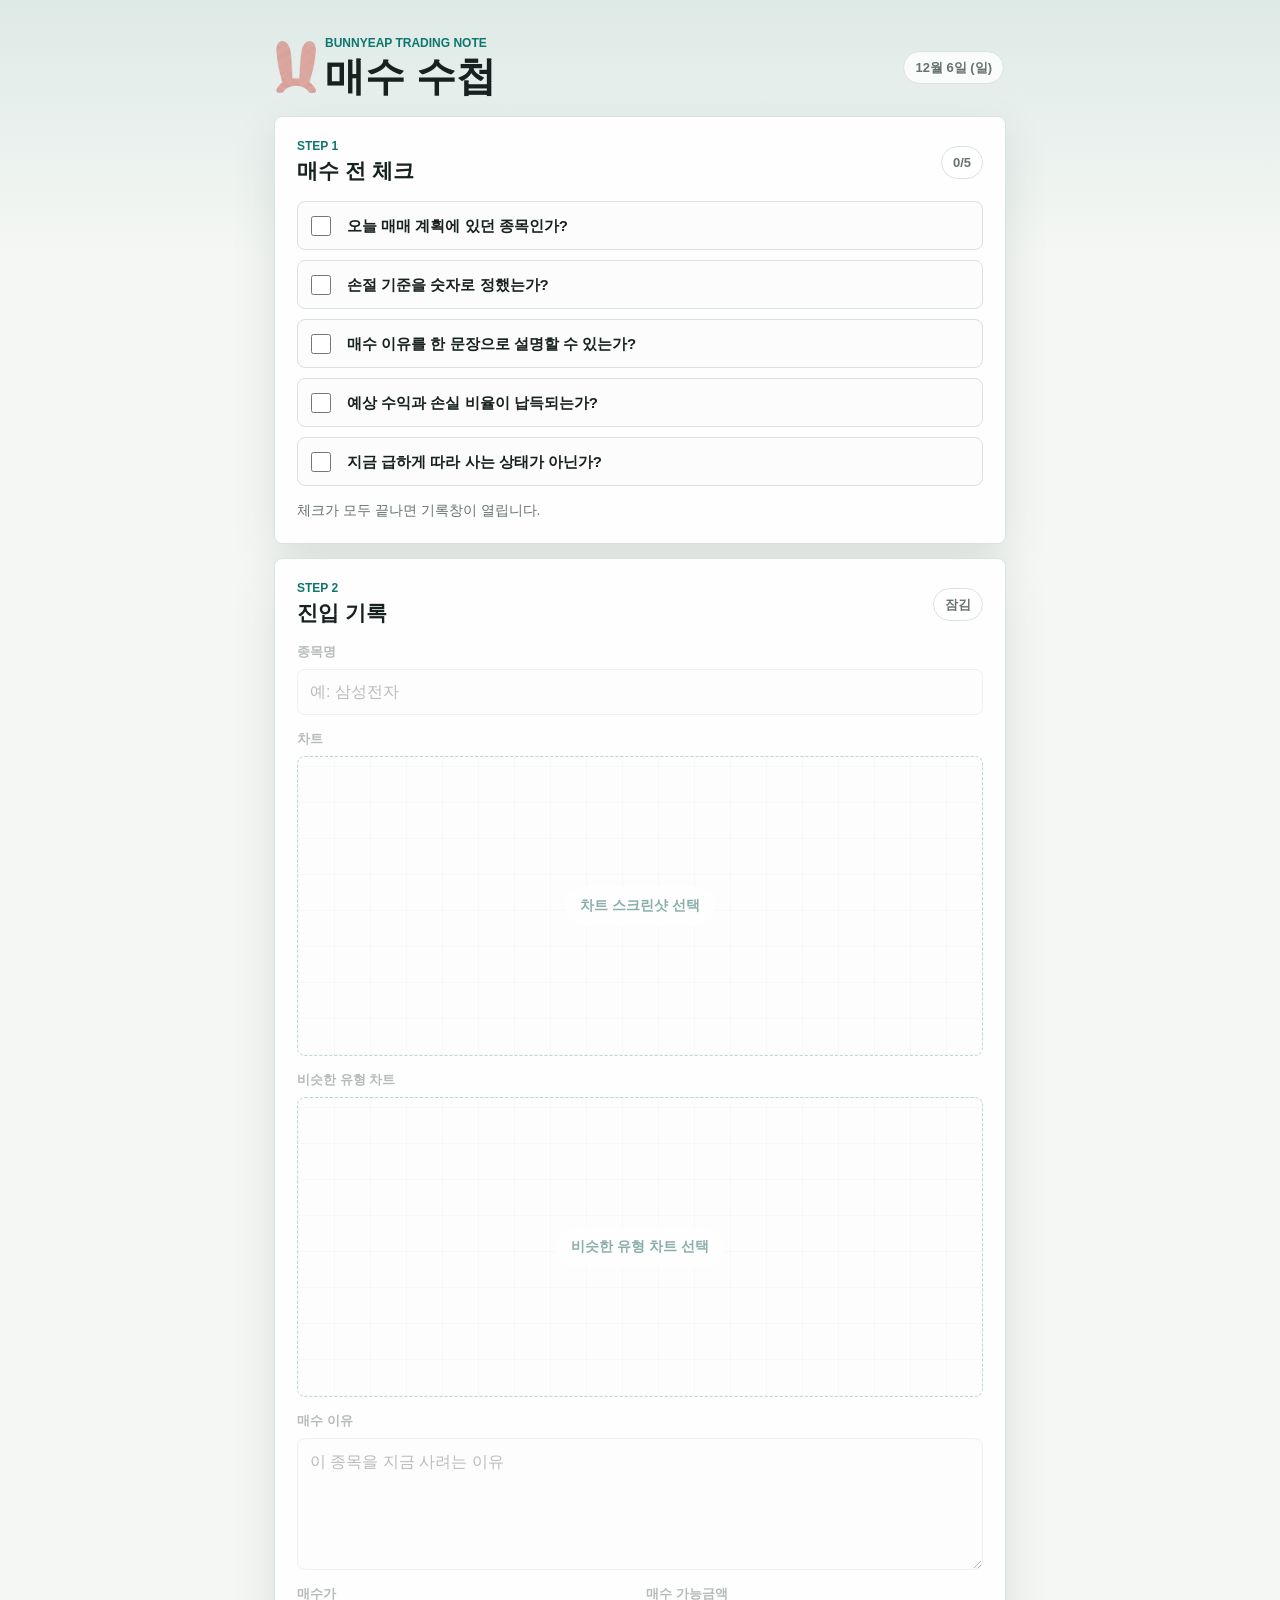
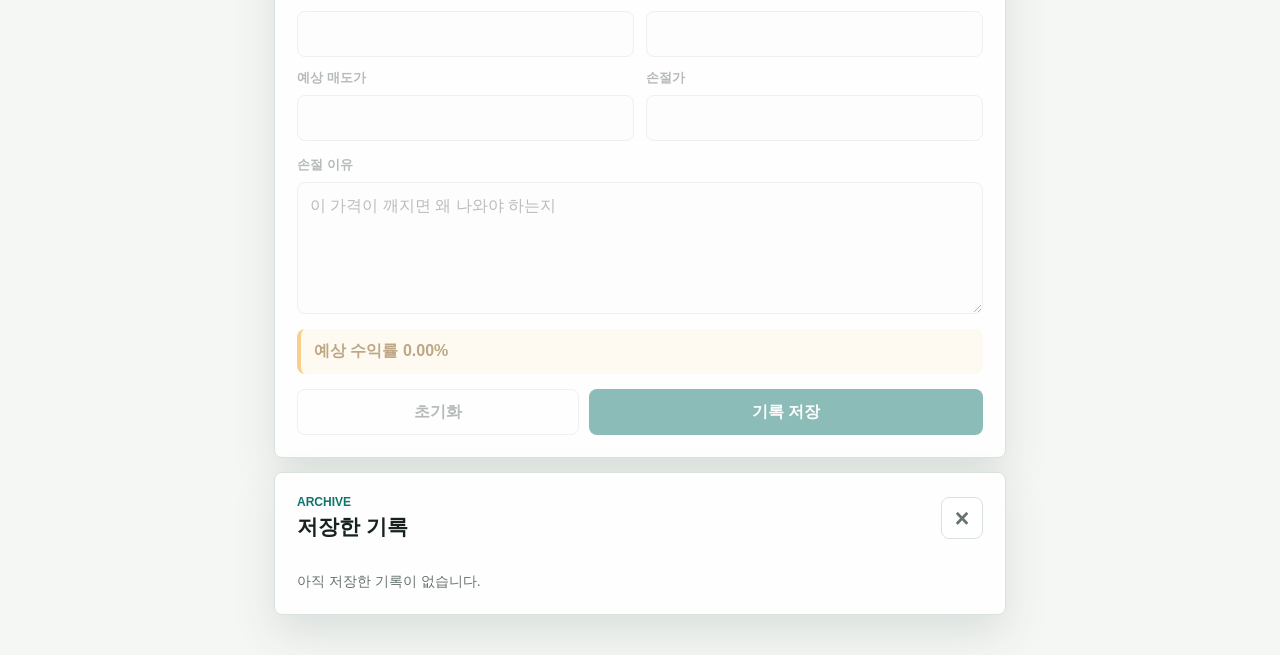
==== index.html @ 21ca47e4 "Add Bunnyeap trading note PWA" ====
<!doctype html>
<html lang="ko">
  <head>
    <meta charset="utf-8" />
    <meta name="viewport" content="width=device-width, initial-scale=1" />
    <meta name="theme-color" content="#0f766e" />
    <meta name="apple-mobile-web-app-capable" content="yes" />
    <meta name="apple-mobile-web-app-title" content="매수 수첩" />
    <title>매수 수첩</title>
    <link rel="manifest" href="manifest.json" />
    <link rel="icon" href="assets/bunnyeap-symbol-192.png" type="image/png" />
    <link rel="apple-touch-icon" href="assets/bunnyeap-symbol-192.png" />
    <link rel="stylesheet" href="styles.css?v=7" />
  </head>
  <body>
    <div class="app-shell">
      <header class="topbar">
        <div class="brand-lockup">
          <img src="assets/bunnyeap-symbol-tight.png" alt="Bunnyeap" class="brand-logo" />
          <div>
            <p class="eyebrow">Bunnyeap Trading Note</p>
            <h1>매수 수첩</h1>
          </div>
        </div>
        <time id="todayLabel" class="date-pill"></time>
      </header>

      <main>
        <section class="section checklist-section" aria-labelledby="checklistTitle">
          <div class="section-heading">
            <div>
              <p class="eyebrow">Step 1</p>
              <h2 id="checklistTitle">매수 전 체크</h2>
            </div>
            <span id="checkProgress" class="progress-badge">0/5</span>
          </div>
          <div id="checklist" class="checklist" aria-describedby="gateMessage"></div>
          <p id="gateMessage" class="gate-message">체크가 모두 끝나면 기록창이 열립니다.</p>
        </section>

        <section class="section trade-section" aria-labelledby="tradeTitle">
          <div class="section-heading">
            <div>
              <p class="eyebrow">Step 2</p>
              <h2 id="tradeTitle">진입 기록</h2>
            </div>
            <span id="lockState" class="status-pill">잠김</span>
          </div>

          <form id="tradeForm" autocomplete="off">
            <fieldset id="tradeFields" disabled>
              <label class="field">
                <span>종목명</span>
                <input id="symbolInput" name="symbol" type="text" placeholder="예: 삼성전자" required />
              </label>

              <div class="field">
                <span>차트</span>
                <label class="chart-drop" for="chartInput">
                  <input id="chartInput" name="chart" type="file" accept="image/*" />
                  <span class="chart-empty">차트 스크린샷 선택</span>
                  <img id="chartPreview" alt="선택한 차트 미리보기" hidden />
                </label>
              </div>

              <div class="field">
                <span>비슷한 유형 차트</span>
                <label class="chart-drop" for="similarChartInput">
                  <input id="similarChartInput" name="similarChart" type="file" accept="image/*" />
                  <span class="chart-empty similar-chart-empty">비슷한 유형 차트 선택</span>
                  <img id="similarChartPreview" alt="선택한 비슷한 유형 차트 미리보기" hidden />
                </label>
              </div>

              <label class="field">
                <span>매수 이유</span>
                <textarea
                  id="reasonInput"
                  name="reason"
                  rows="5"
                  placeholder="이 종목을 지금 사려는 이유"
                  required
                ></textarea>
              </label>

              <div class="price-grid">
                <label class="field">
                  <span>매수가</span>
                  <input id="buyPriceInput" name="buyPrice" type="number" min="0" step="0.01" inputmode="decimal" required />
                </label>
                <label class="field">
                  <span>매수 가능금액</span>
                  <input id="buyAmountInput" name="buyAmount" type="number" min="0" step="1000" inputmode="numeric" required />
                </label>
                <label class="field">
                  <span>예상 매도가</span>
                  <input id="targetPriceInput" name="targetPrice" type="number" min="0" step="0.01" inputmode="decimal" required />
                </label>
                <label class="field">
                  <span>손절가</span>
                  <input id="stopPriceInput" name="stopPrice" type="number" min="0" step="0.01" inputmode="decimal" required />
                </label>
              </div>

              <label class="field">
                <span>손절 이유</span>
                <textarea
                  id="stopReasonInput"
                  name="stopReason"
                  rows="4"
                  placeholder="이 가격이 깨지면 왜 나와야 하는지"
                  required
                ></textarea>
              </label>

              <output id="returnPreview" class="return-preview">예상 수익률 0.00%</output>

              <div class="action-row">
                <button class="button secondary" type="button" id="resetButton">초기화</button>
                <button class="button primary" type="submit">기록 저장</button>
              </div>
            </fieldset>
          </form>
        </section>

        <section class="section notes-section" aria-labelledby="notesTitle">
          <div class="section-heading">
            <div>
              <p class="eyebrow">Archive</p>
              <h2 id="notesTitle">저장한 기록</h2>
            </div>
            <button id="clearRecordsButton" class="icon-button" type="button" title="전체 삭제" aria-label="전체 삭제">
              <span aria-hidden="true">×</span>
            </button>
          </div>
          <div id="recordsList" class="records-list"></div>
          <p id="emptyState" class="empty-state">아직 저장한 기록이 없습니다.</p>
        </section>
      </main>
    </div>

    <template id="recordTemplate">
      <article class="record-card">
        <div class="record-head">
          <div>
            <h3 class="record-symbol"></h3>
            <p class="record-date"></p>
          </div>
          <button class="delete-record" type="button" title="기록 삭제" aria-label="기록 삭제">×</button>
        </div>
        <img class="record-chart" alt="저장한 차트" />
        <figure class="record-similar-chart" hidden>
          <figcaption>비슷한 유형 차트</figcaption>
          <img alt="저장한 비슷한 유형 차트" />
        </figure>
        <p class="record-reason"></p>
        <div class="record-stop-note">
          <span>손절 이유</span>
          <p class="record-stop-reason"></p>
        </div>
        <dl class="record-prices">
          <div>
            <dt>매수가</dt>
            <dd class="record-buy"></dd>
          </div>
          <div>
            <dt>매수 가능금액</dt>
            <dd class="record-amount"></dd>
          </div>
          <div>
            <dt>예상 매도가</dt>
            <dd class="record-target"></dd>
          </div>
          <div>
            <dt>손절가</dt>
            <dd class="record-stop"></dd>
          </div>
          <div>
            <dt>예상 수익률</dt>
            <dd class="record-return"></dd>
          </div>
        </dl>
      </article>
    </template>

    <script src="app.js?v=7" defer></script>
  </body>
</html>
---- styles.css ----
:root {
  color-scheme: light;
  --bg: #f5f7f4;
  --surface: #ffffff;
  --surface-strong: #eef7f5;
  --text: #17211f;
  --muted: #66736f;
  --line: #d9e2de;
  --primary: #0f766e;
  --primary-dark: #0b5852;
  --accent: #f59e0b;
  --danger: #c2410c;
  --shadow: 0 18px 45px rgba(35, 55, 51, 0.12);
  font-family:
    Pretendard,
    -apple-system,
    BlinkMacSystemFont,
    "Segoe UI",
    sans-serif;
}

* {
  box-sizing: border-box;
}

body {
  min-height: 100vh;
  margin: 0;
  background:
    linear-gradient(180deg, rgba(15, 118, 110, 0.1), rgba(245, 247, 244, 0) 260px),
    var(--bg);
  color: var(--text);
}

button,
input,
textarea {
  font: inherit;
}

button {
  cursor: pointer;
}

.app-shell {
  width: min(100%, 760px);
  margin: 0 auto;
  padding: 18px 14px 40px;
}

.topbar {
  display: flex;
  align-items: center;
  justify-content: space-between;
  gap: 14px;
  padding: 8px 2px 18px;
}

.brand-lockup {
  display: grid;
  grid-template-columns: 34px minmax(0, 1fr);
  align-items: center;
  gap: 9px;
  min-width: 0;
}

.brand-logo {
  width: 34px;
  height: 42px;
  object-fit: contain;
}

.topbar h1,
.section h2 {
  margin: 0;
  letter-spacing: 0;
}

.topbar h1 {
  font-size: 32px;
  line-height: 1.1;
}

.section h2 {
  font-size: 21px;
}

.eyebrow {
  margin: 0 0 4px;
  color: var(--primary);
  font-size: 12px;
  font-weight: 800;
  letter-spacing: 0;
  text-transform: uppercase;
}

.date-pill,
.progress-badge,
.status-pill {
  flex: 0 0 auto;
  border: 1px solid var(--line);
  border-radius: 999px;
  background: rgba(255, 255, 255, 0.82);
  color: var(--muted);
  font-size: 13px;
  font-weight: 800;
  line-height: 1;
  padding: 9px 11px;
  white-space: nowrap;
}

.status-pill.ready {
  border-color: rgba(15, 118, 110, 0.35);
  background: var(--surface-strong);
  color: var(--primary-dark);
}

main {
  display: grid;
  gap: 14px;
}

.section {
  border: 1px solid var(--line);
  border-radius: 8px;
  background: rgba(255, 255, 255, 0.94);
  box-shadow: var(--shadow);
  padding: 18px;
}

.section-heading {
  display: flex;
  align-items: center;
  justify-content: space-between;
  gap: 12px;
  margin-bottom: 16px;
}

.checklist {
  display: grid;
  gap: 10px;
}

.check-item {
  display: grid;
  grid-template-columns: 26px 1fr;
  align-items: start;
  gap: 10px;
  border: 1px solid var(--line);
  border-radius: 8px;
  background: #fbfcfb;
  padding: 13px;
}

.check-item input {
  width: 20px;
  height: 20px;
  margin: 1px 0 0;
  accent-color: var(--primary);
}

.check-item span {
  color: var(--text);
  font-size: 15px;
  font-weight: 700;
  line-height: 1.4;
}

.gate-message,
.empty-state {
  margin: 14px 0 0;
  color: var(--muted);
  font-size: 14px;
  line-height: 1.5;
}

fieldset {
  display: grid;
  gap: 15px;
  min-width: 0;
  margin: 0;
  border: 0;
  padding: 0;
}

fieldset:disabled {
  opacity: 0.48;
}

.field {
  display: grid;
  gap: 8px;
}

.field > span {
  color: var(--muted);
  font-size: 13px;
  font-weight: 800;
}

input,
textarea {
  width: 100%;
  border: 1px solid var(--line);
  border-radius: 8px;
  background: #fbfcfb;
  color: var(--text);
  outline: none;
  padding: 13px 12px;
}

textarea {
  min-height: 132px;
  resize: vertical;
}

input:focus,
textarea:focus {
  border-color: rgba(15, 118, 110, 0.65);
  box-shadow: 0 0 0 4px rgba(15, 118, 110, 0.12);
}

.chart-drop {
  position: relative;
  display: grid;
  min-height: 210px;
  overflow: hidden;
  place-items: center;
  border: 1px dashed rgba(15, 118, 110, 0.55);
  border-radius: 8px;
  background:
    repeating-linear-gradient(0deg, rgba(15, 118, 110, 0.06), rgba(15, 118, 110, 0.06) 1px, transparent 1px, transparent 36px),
    repeating-linear-gradient(90deg, rgba(15, 118, 110, 0.06), rgba(15, 118, 110, 0.06) 1px, transparent 1px, transparent 36px),
    #fbfcfb;
}

.chart-drop input {
  position: absolute;
  inset: 0;
  opacity: 0;
}

.chart-empty {
  border-radius: 999px;
  background: rgba(255, 255, 255, 0.9);
  color: var(--primary-dark);
  font-size: 14px;
  font-weight: 800;
  padding: 11px 15px;
  pointer-events: none;
}

.chart-drop img {
  width: 100%;
  height: 100%;
  min-height: 210px;
  object-fit: contain;
  background: #101817;
}

.price-grid,
.record-prices {
  display: grid;
  grid-template-columns: 1fr 1fr;
  gap: 12px;
}

.return-preview {
  border-left: 4px solid var(--accent);
  border-radius: 8px;
  background: #fff7e6;
  color: #7a4a04;
  font-weight: 900;
  padding: 12px 13px;
}

.action-row {
  display: grid;
  grid-template-columns: 1fr 1.4fr;
  gap: 10px;
}

.button,
.icon-button,
.delete-record {
  min-height: 46px;
  border: 0;
  border-radius: 8px;
  font-weight: 900;
}

.button.primary {
  background: var(--primary);
  color: white;
}

.button.primary:active {
  background: var(--primary-dark);
}

.button.secondary,
.icon-button,
.delete-record {
  border: 1px solid var(--line);
  background: #fff;
  color: var(--muted);
}

.icon-button,
.delete-record {
  display: inline-grid;
  width: 42px;
  min-height: 42px;
  place-items: center;
  font-size: 25px;
  line-height: 1;
}

.records-list {
  display: grid;
  gap: 12px;
}

.record-card {
  border: 1px solid var(--line);
  border-radius: 8px;
  background: #fbfcfb;
  padding: 13px;
}

.record-head {
  display: flex;
  align-items: start;
  justify-content: space-between;
  gap: 12px;
  margin-bottom: 10px;
}

.record-symbol {
  margin: 0 0 4px;
  font-size: 18px;
  line-height: 1.2;
}

.record-date,
.record-reason,
.record-stop-reason {
  margin: 0;
  color: var(--muted);
  font-size: 13px;
  line-height: 1.45;
}

.record-reason,
.record-stop-reason {
  margin-top: 10px;
  color: var(--text);
  white-space: pre-wrap;
}

.record-stop-note {
  margin-top: 12px;
  border-left: 4px solid var(--danger);
  border-radius: 8px;
  background: #fff3ed;
  padding: 10px 12px;
}

.record-stop-note span {
  color: var(--danger);
  font-size: 12px;
  font-weight: 900;
}

.record-stop-note .record-stop-reason {
  margin-top: 4px;
}

.record-chart {
  width: 100%;
  max-height: 280px;
  border-radius: 8px;
  background: #101817;
  object-fit: contain;
}

.record-similar-chart {
  margin: 12px 0 0;
}

.record-similar-chart figcaption {
  margin-bottom: 7px;
  color: var(--muted);
  font-size: 12px;
  font-weight: 900;
}

.record-similar-chart img {
  width: 100%;
  max-height: 220px;
  border-radius: 8px;
  background: #101817;
  object-fit: contain;
}

.record-prices {
  margin: 12px 0 0;
}

.record-prices div {
  border-radius: 8px;
  background: #eef2f1;
  padding: 10px;
}

.record-prices dt {
  color: var(--muted);
  font-size: 12px;
  font-weight: 800;
}

.record-prices dd {
  margin: 3px 0 0;
  font-size: 15px;
  font-weight: 900;
  overflow-wrap: anywhere;
}

@media (min-width: 680px) {
  .app-shell {
    padding-top: 28px;
  }

  .topbar h1 {
    font-size: 40px;
  }

  .brand-lockup {
    grid-template-columns: 40px minmax(0, 1fr);
  }

  .brand-logo {
    width: 40px;
    height: 52px;
  }

  .section {
    padding: 22px;
  }

  .chart-drop {
    min-height: 300px;
  }

  .chart-drop img {
    min-height: 300px;
  }

  .record-prices {
    grid-template-columns: repeat(5, 1fr);
  }
}
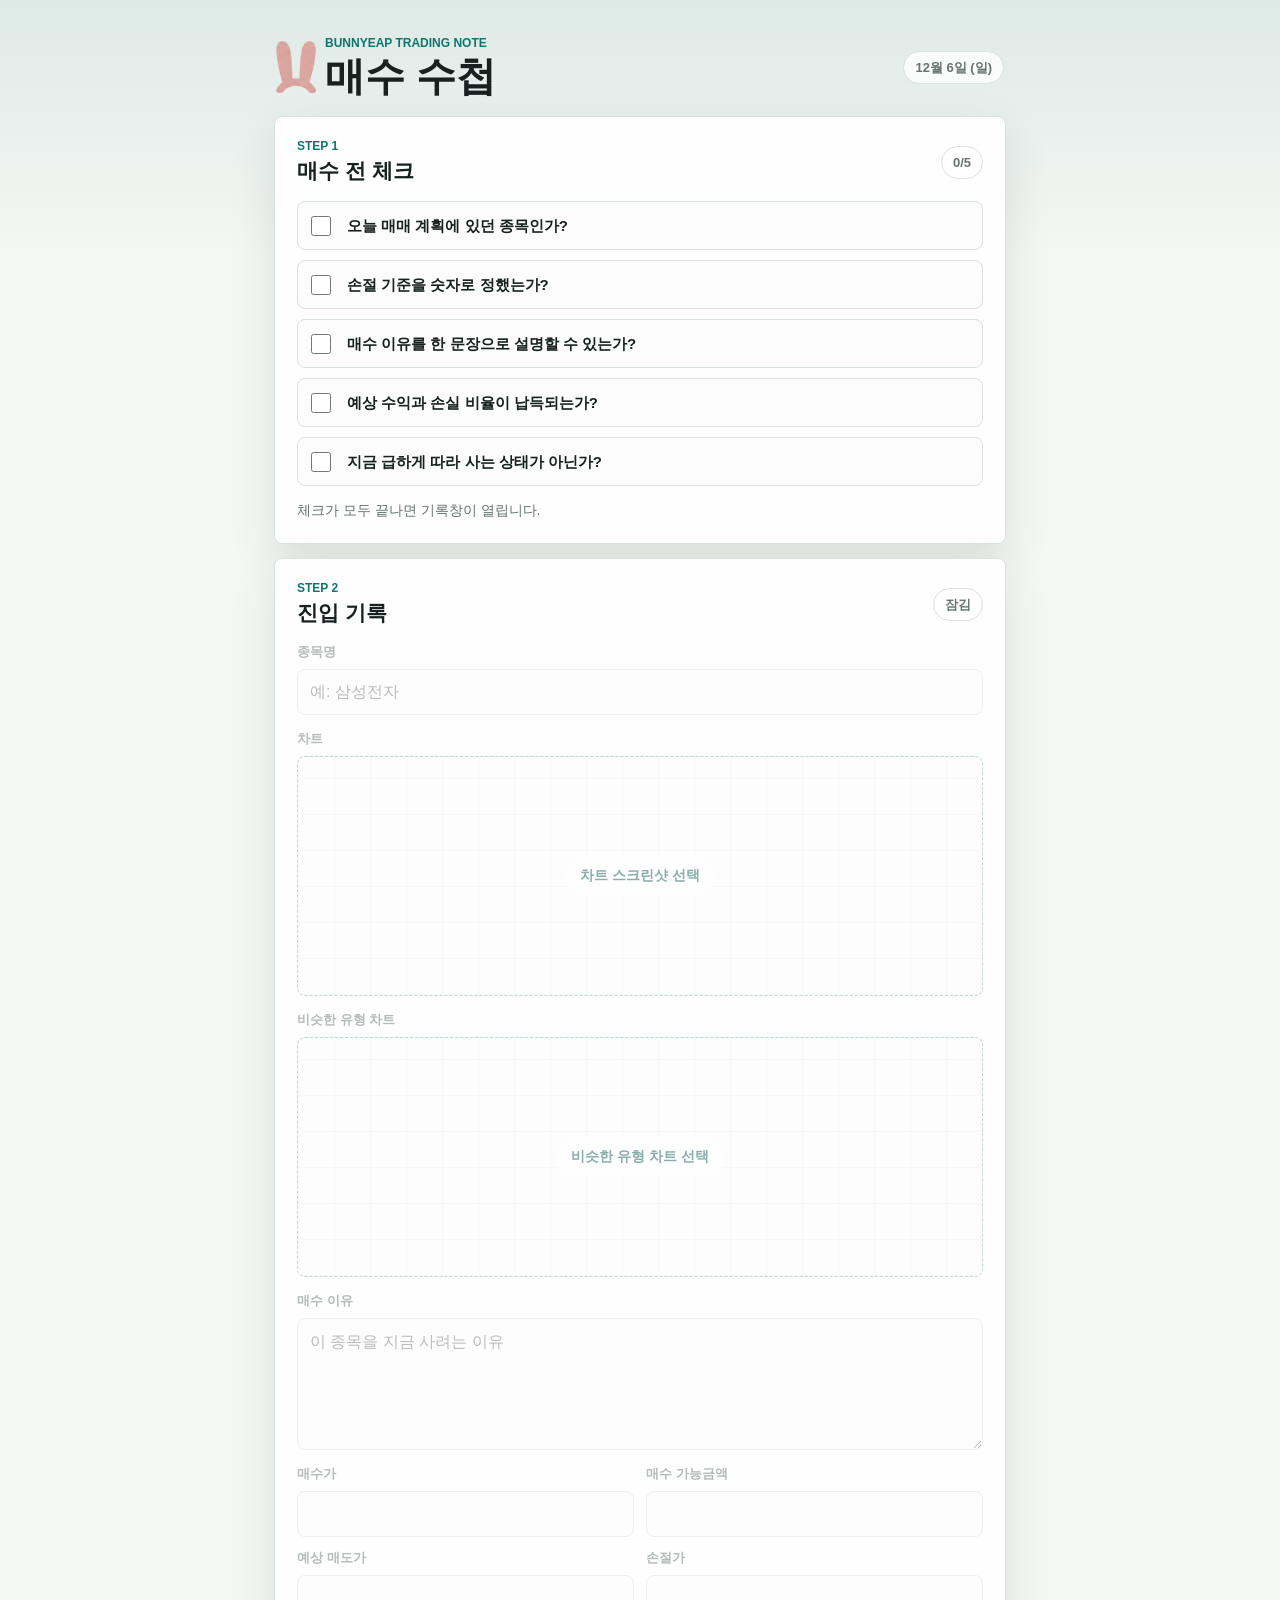
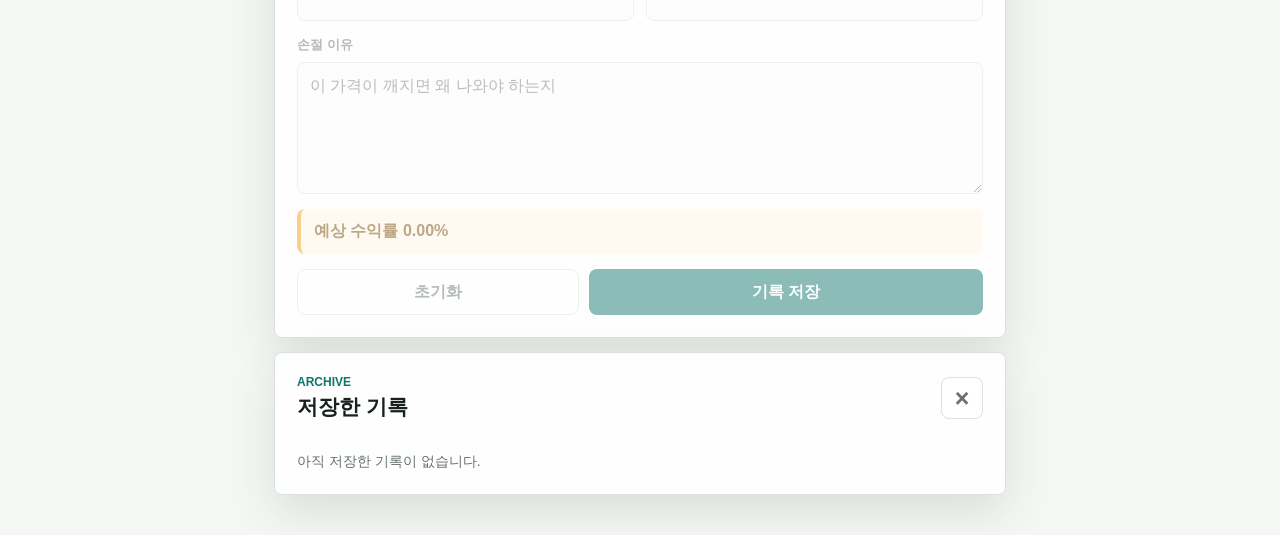
==== commit 23d597fa: "Add Bunnyeap trading note PWA" ====
--- a/index.html
+++ b/index.html
@@ -10,7 +10,7 @@
     <link rel="manifest" href="manifest.json" />
     <link rel="icon" href="assets/bunnyeap-symbol-192.png" type="image/png" />
     <link rel="apple-touch-icon" href="assets/bunnyeap-symbol-192.png" />
-    <link rel="stylesheet" href="styles.css?v=7" />
+    <link rel="stylesheet" href="styles.css?v=8" />
   </head>
   <body>
     <div class="app-shell">
@@ -183,6 +183,6 @@
       </article>
     </template>
 
-    <script src="app.js?v=7" defer></script>
+    <script src="app.js?v=8" defer></script>
   </body>
 </html>
--- a/styles.css
+++ b/styles.css
@@ -223,7 +223,8 @@
 .chart-drop {
   position: relative;
   display: grid;
-  min-height: 210px;
+  height: 168px;
+  min-height: 0;
   overflow: hidden;
   place-items: center;
   border: 1px dashed rgba(15, 118, 110, 0.55);
@@ -253,7 +254,8 @@
 .chart-drop img {
   width: 100%;
   height: 100%;
-  min-height: 210px;
+  min-height: 0;
+  max-height: 100%;
   object-fit: contain;
   background: #101817;
 }
@@ -378,7 +380,8 @@
 
 .record-chart {
   width: 100%;
-  max-height: 280px;
+  height: 220px;
+  max-height: 220px;
   border-radius: 8px;
   background: #101817;
   object-fit: contain;
@@ -397,7 +400,8 @@
 
 .record-similar-chart img {
   width: 100%;
-  max-height: 220px;
+  height: 180px;
+  max-height: 180px;
   border-radius: 8px;
   background: #101817;
   object-fit: contain;
@@ -449,14 +453,49 @@
   }
 
   .chart-drop {
-    min-height: 300px;
+    height: 240px;
   }
 
   .chart-drop img {
-    min-height: 300px;
+    min-height: 0;
+  }
+
+  .record-chart {
+    height: 280px;
+    max-height: 280px;
+  }
+
+  .record-similar-chart img {
+    height: 220px;
+    max-height: 220px;
   }
 
   .record-prices {
     grid-template-columns: repeat(5, 1fr);
   }
 }
+
+@media (max-width: 430px) {
+  .app-shell {
+    max-width: 390px;
+    padding: 14px 12px 34px;
+  }
+
+  .section {
+    padding: 15px;
+  }
+
+  .chart-drop {
+    height: 156px;
+  }
+
+  .record-chart {
+    height: 196px;
+    max-height: 196px;
+  }
+
+  .record-similar-chart img {
+    height: 156px;
+    max-height: 156px;
+  }
+}
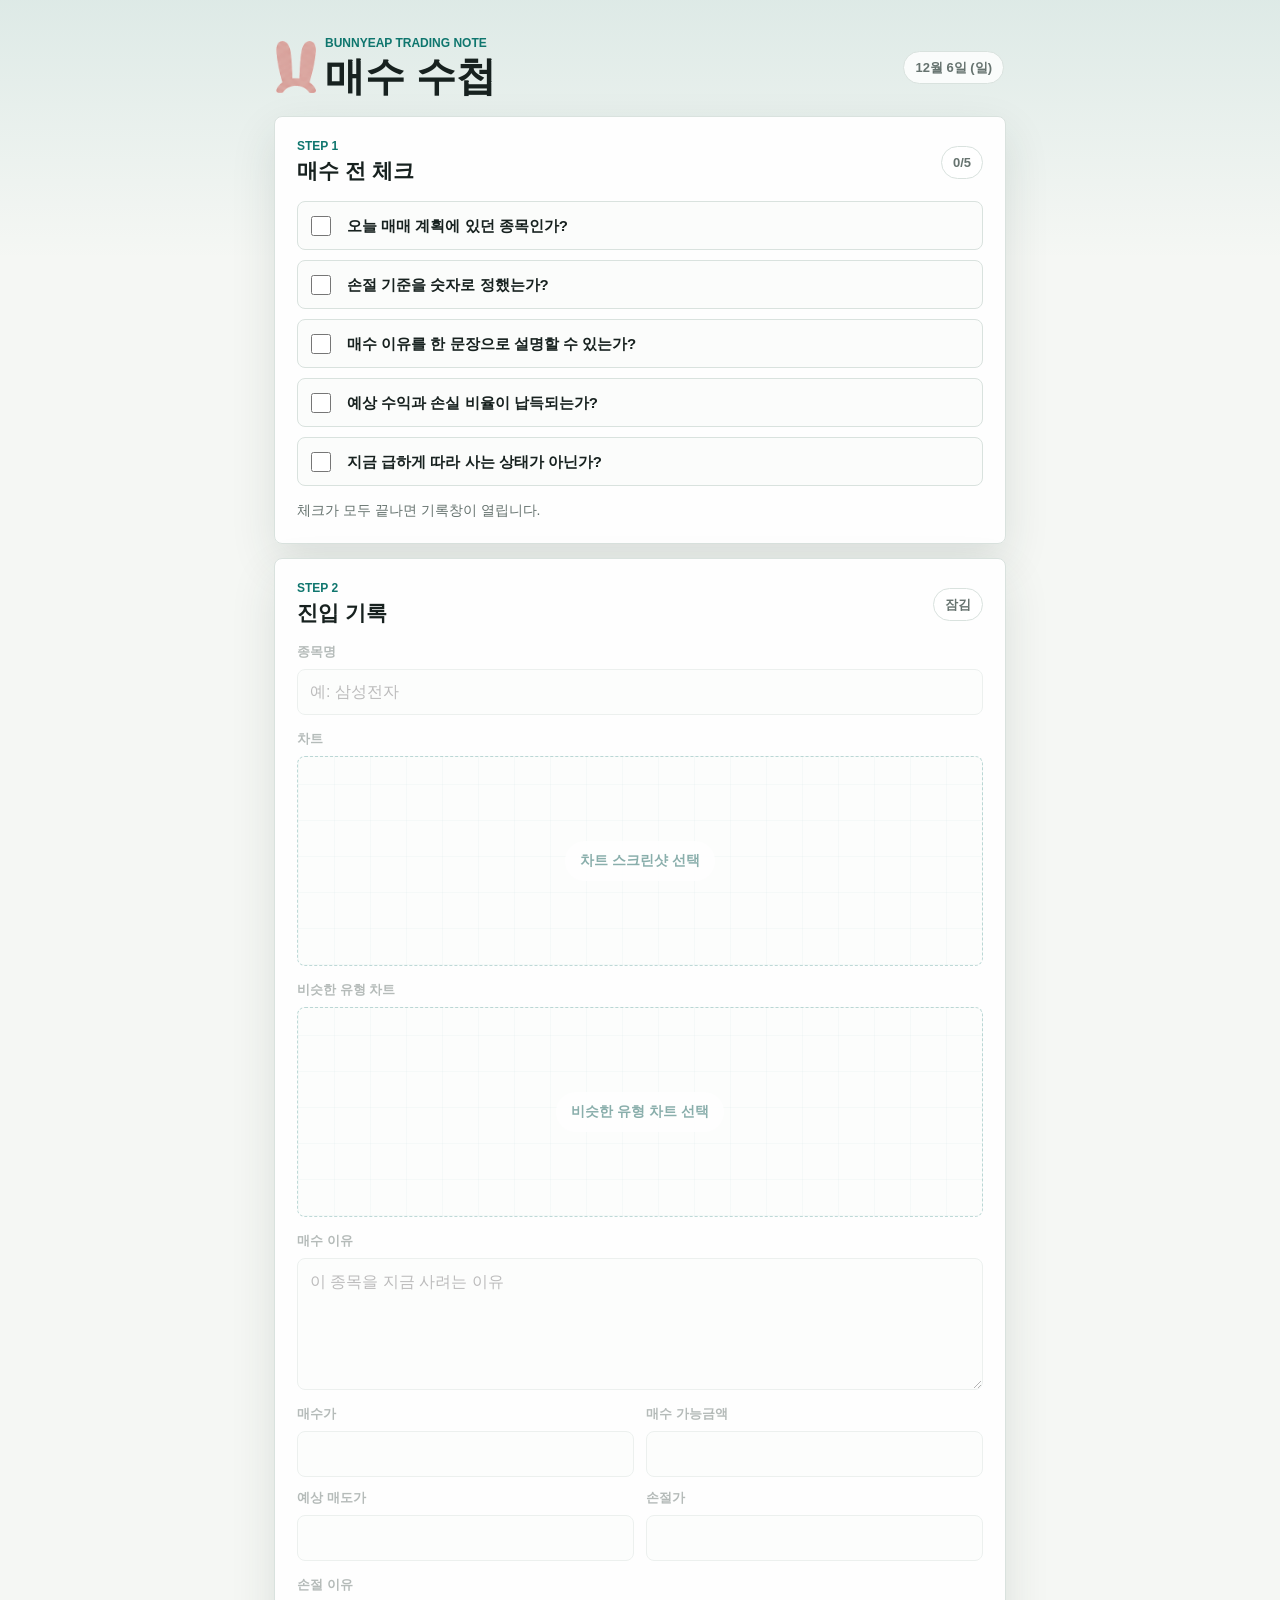
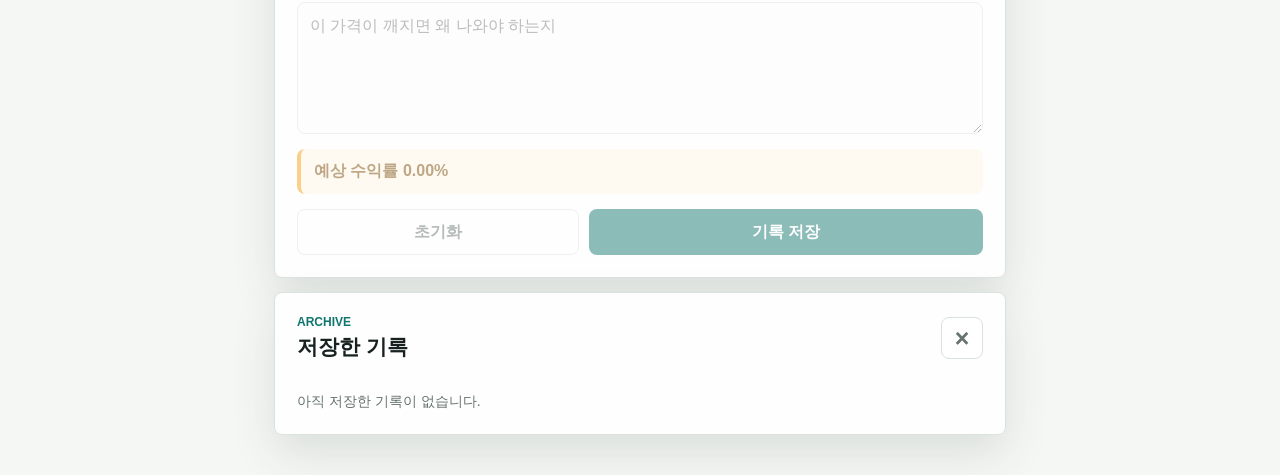
==== commit 96759af5: "Add Bunnyeap trading note PWA" ====
--- a/index.html
+++ b/index.html
@@ -10,7 +10,7 @@
     <link rel="manifest" href="manifest.json" />
     <link rel="icon" href="assets/bunnyeap-symbol-192.png" type="image/png" />
     <link rel="apple-touch-icon" href="assets/bunnyeap-symbol-192.png" />
-    <link rel="stylesheet" href="styles.css?v=8" />
+    <link rel="stylesheet" href="styles.css?v=9" />
   </head>
   <body>
     <div class="app-shell">
@@ -183,6 +183,6 @@
       </article>
     </template>
 
-    <script src="app.js?v=8" defer></script>
+    <script src="app.js?v=9" defer></script>
   </body>
 </html>
--- a/styles.css
+++ b/styles.css
@@ -223,7 +223,7 @@
 .chart-drop {
   position: relative;
   display: grid;
-  height: 168px;
+  height: 150px;
   min-height: 0;
   overflow: hidden;
   place-items: center;
@@ -380,8 +380,8 @@
 
 .record-chart {
   width: 100%;
-  height: 220px;
-  max-height: 220px;
+  height: 190px;
+  max-height: 190px;
   border-radius: 8px;
   background: #101817;
   object-fit: contain;
@@ -400,8 +400,8 @@
 
 .record-similar-chart img {
   width: 100%;
-  height: 180px;
-  max-height: 180px;
+  height: 150px;
+  max-height: 150px;
   border-radius: 8px;
   background: #101817;
   object-fit: contain;
@@ -453,7 +453,7 @@
   }
 
   .chart-drop {
-    height: 240px;
+    height: 210px;
   }
 
   .chart-drop img {
@@ -461,13 +461,13 @@
   }
 
   .record-chart {
-    height: 280px;
-    max-height: 280px;
+    height: 250px;
+    max-height: 250px;
   }
 
   .record-similar-chart img {
-    height: 220px;
-    max-height: 220px;
+    height: 190px;
+    max-height: 190px;
   }
 
   .record-prices {
@@ -486,16 +486,16 @@
   }
 
   .chart-drop {
-    height: 156px;
+    height: 132px;
   }
 
   .record-chart {
-    height: 196px;
-    max-height: 196px;
+    height: 168px;
+    max-height: 168px;
   }
 
   .record-similar-chart img {
-    height: 156px;
-    max-height: 156px;
-  }
-}
+    height: 132px;
+    max-height: 132px;
+  }
+}
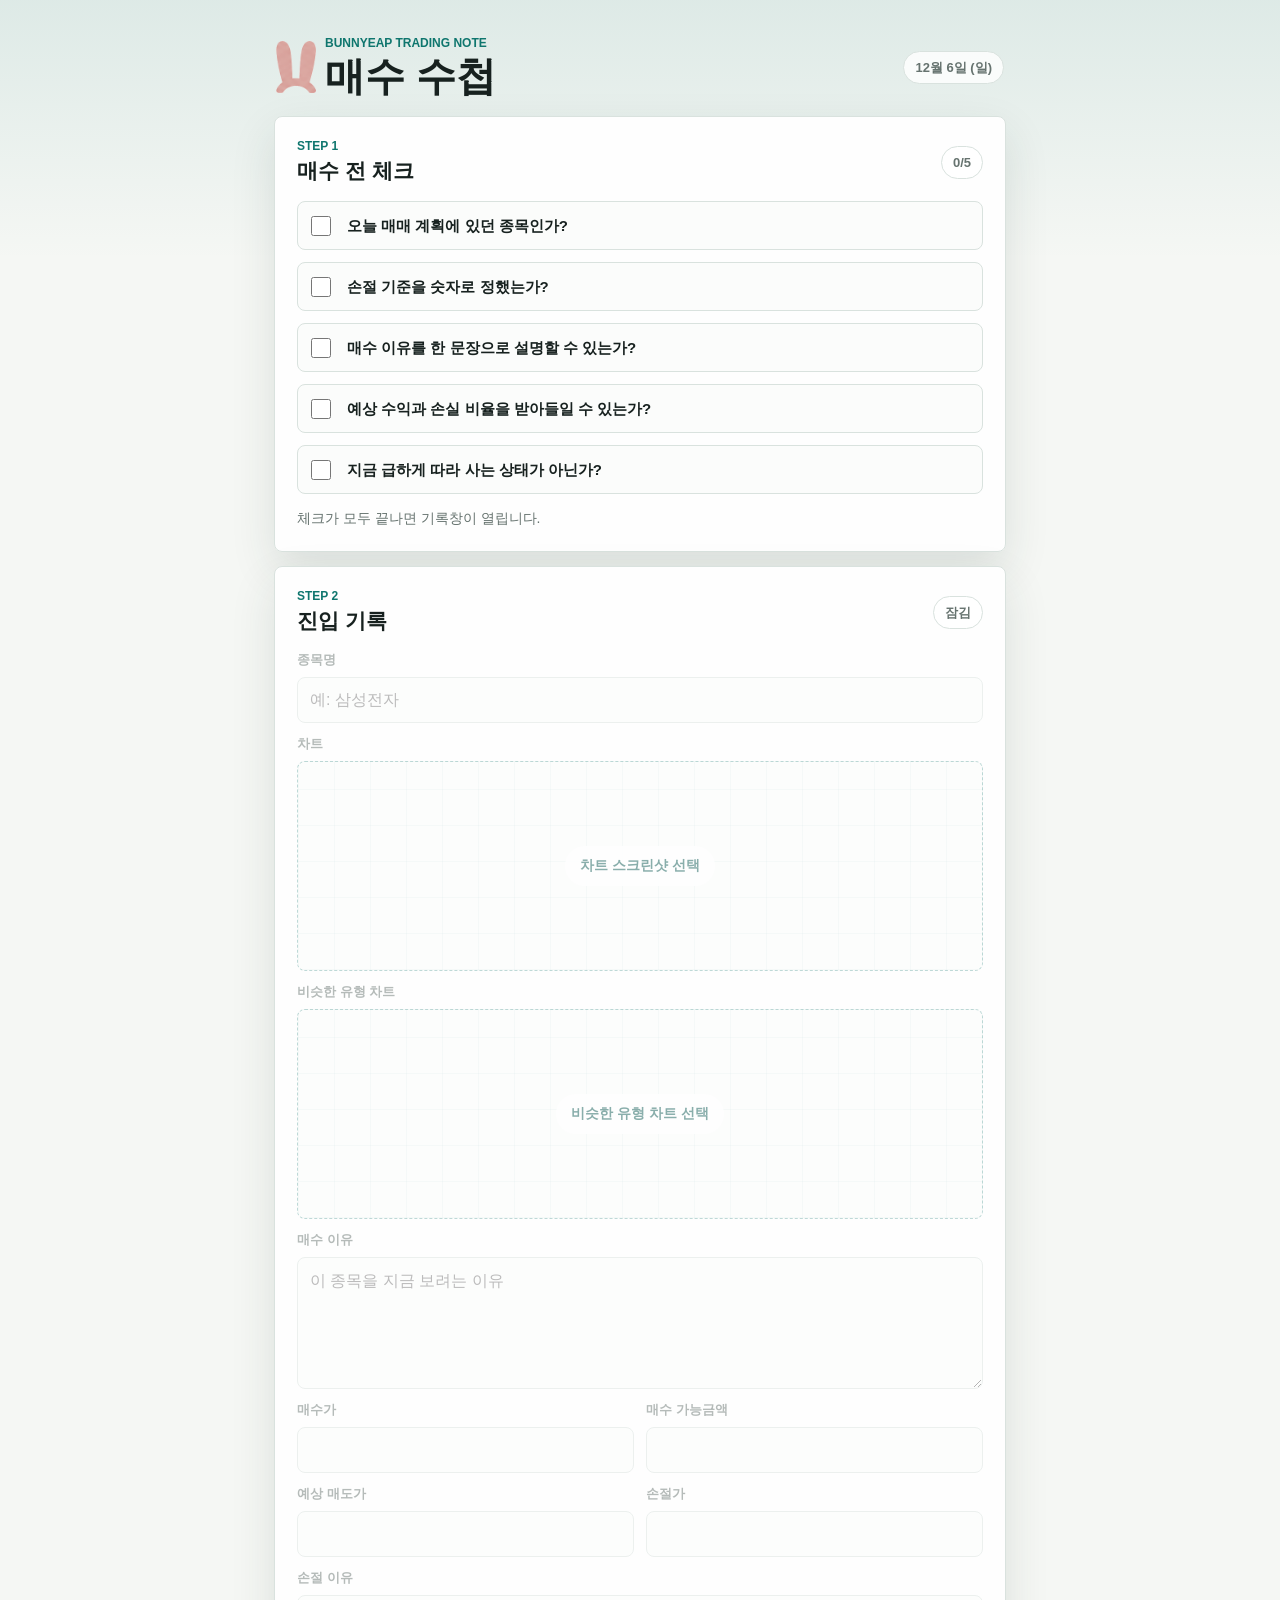
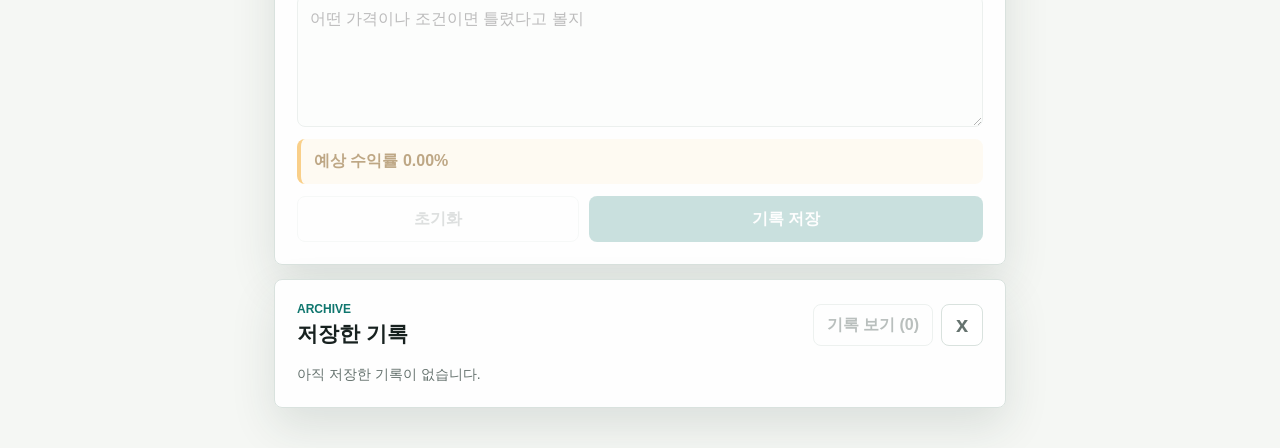
==== commit e05cb370: "Update Bunnyeap trading note PWA" ====
--- a/index.html
+++ b/index.html
@@ -10,7 +10,7 @@
     <link rel="manifest" href="manifest.json" />
     <link rel="icon" href="assets/bunnyeap-symbol-192.png" type="image/png" />
     <link rel="apple-touch-icon" href="assets/bunnyeap-symbol-192.png" />
-    <link rel="stylesheet" href="styles.css?v=9" />
+    <link rel="stylesheet" href="styles.css?v=18" />
   </head>
   <body>
     <div class="app-shell">
@@ -78,7 +78,7 @@
                   id="reasonInput"
                   name="reason"
                   rows="5"
-                  placeholder="이 종목을 지금 사려는 이유"
+                  placeholder="이 종목을 지금 보려는 이유"
                   required
                 ></textarea>
               </label>
@@ -108,7 +108,7 @@
                   id="stopReasonInput"
                   name="stopReason"
                   rows="4"
-                  placeholder="이 가격이 깨지면 왜 나와야 하는지"
+                  placeholder="어떤 가격이나 조건이면 틀렸다고 볼지"
                   required
                 ></textarea>
               </label>
@@ -129,35 +129,70 @@
               <p class="eyebrow">Archive</p>
               <h2 id="notesTitle">저장한 기록</h2>
             </div>
-            <button id="clearRecordsButton" class="icon-button" type="button" title="전체 삭제" aria-label="전체 삭제">
-              <span aria-hidden="true">×</span>
-            </button>
-          </div>
-          <div id="recordsList" class="records-list"></div>
+            <div class="section-actions">
+              <button id="toggleRecordsButton" class="button secondary small" type="button">기록 보기</button>
+              <button id="clearRecordsButton" class="icon-button" type="button" title="전체 삭제" aria-label="전체 삭제">
+                <span aria-hidden="true">x</span>
+              </button>
+            </div>
+          </div>
+
+          <div id="recordsPanel" class="records-panel" hidden>
+            <div id="recordsList" class="records-list"></div>
+            <div id="recordDetail" class="record-detail" hidden></div>
+          </div>
           <p id="emptyState" class="empty-state">아직 저장한 기록이 없습니다.</p>
         </section>
       </main>
     </div>
 
-    <template id="recordTemplate">
+    <template id="recordListItemTemplate">
+      <article class="record-list-card">
+        <button class="record-list-button" type="button">
+          <span class="record-list-main">
+            <strong class="record-list-symbol"></strong>
+            <span class="record-list-date"></span>
+          </span>
+          <span class="record-list-sub">
+            <span>매수가 <b class="record-list-buy"></b></span>
+            <span>목표 <b class="record-list-target"></b></span>
+          </span>
+        </button>
+      </article>
+    </template>
+
+    <template id="recordDetailTemplate">
       <article class="record-card">
+        <div class="record-detail-actions">
+          <button class="button secondary small back-record" type="button">목록</button>
+          <button class="delete-record" type="button" title="기록 삭제" aria-label="기록 삭제">x</button>
+        </div>
+
         <div class="record-head">
           <div>
             <h3 class="record-symbol"></h3>
             <p class="record-date"></p>
           </div>
-          <button class="delete-record" type="button" title="기록 삭제" aria-label="기록 삭제">×</button>
-        </div>
-        <img class="record-chart" alt="저장한 차트" />
+        </div>
+
+        <div class="record-chart-frame">
+          <img class="record-chart" alt="저장한 차트" />
+        </div>
+
         <figure class="record-similar-chart" hidden>
           <figcaption>비슷한 유형 차트</figcaption>
-          <img alt="저장한 비슷한 유형 차트" />
+          <div class="record-chart-frame">
+            <img alt="저장한 비슷한 유형 차트" />
+          </div>
         </figure>
+
         <p class="record-reason"></p>
+
         <div class="record-stop-note">
           <span>손절 이유</span>
           <p class="record-stop-reason"></p>
         </div>
+
         <dl class="record-prices">
           <div>
             <dt>매수가</dt>
@@ -183,6 +218,6 @@
       </article>
     </template>
 
-    <script src="app.js?v=9" defer></script>
+    <script src="app.js?v=18" defer></script>
   </body>
 </html>
--- a/styles.css
+++ b/styles.css
@@ -11,6 +11,8 @@
   --accent: #f59e0b;
   --danger: #c2410c;
   --shadow: 0 18px 45px rgba(35, 55, 51, 0.12);
+  --chart-shift-x: 4px;
+  --chart-zoom-x: 1.12;
   font-family:
     Pretendard,
     -apple-system,
@@ -21,6 +23,10 @@
 
 * {
   box-sizing: border-box;
+}
+
+[hidden] {
+  display: none !important;
 }
 
 body {
@@ -136,9 +142,18 @@
   margin-bottom: 16px;
 }
 
-.checklist {
-  display: grid;
-  gap: 10px;
+.section-actions {
+  display: flex;
+  align-items: center;
+  gap: 8px;
+}
+
+.checklist,
+fieldset,
+.records-panel,
+.records-list {
+  display: grid;
+  gap: 12px;
 }
 
 .check-item {
@@ -175,8 +190,6 @@
 }
 
 fieldset {
-  display: grid;
-  gap: 15px;
   min-width: 0;
   margin: 0;
   border: 0;
@@ -251,13 +264,19 @@
   pointer-events: none;
 }
 
-.chart-drop img {
+.chart-drop img,
+.record-chart,
+.record-similar-chart img {
+  display: block;
   width: 100%;
   height: 100%;
-  min-height: 0;
+  max-width: 100%;
   max-height: 100%;
-  object-fit: contain;
-  background: #101817;
+  object-fit: fill;
+  object-position: center center;
+  transform: translateX(var(--chart-shift-x)) scaleX(var(--chart-zoom-x));
+  transform-origin: center center;
+  background: #fff;
 }
 
 .price-grid,
@@ -291,6 +310,12 @@
   font-weight: 900;
 }
 
+.button.small {
+  min-height: 42px;
+  padding: 0 13px;
+  white-space: nowrap;
+}
+
 .button.primary {
   background: var(--primary);
   color: white;
@@ -306,6 +331,11 @@
   border: 1px solid var(--line);
   background: #fff;
   color: var(--muted);
+}
+
+.button:disabled {
+  cursor: not-allowed;
+  opacity: 0.45;
 }
 
 .icon-button,
@@ -314,27 +344,77 @@
   width: 42px;
   min-height: 42px;
   place-items: center;
-  font-size: 25px;
+  font-size: 22px;
   line-height: 1;
 }
 
-.records-list {
-  display: grid;
-  gap: 12px;
-}
-
+.record-list-card,
 .record-card {
   border: 1px solid var(--line);
   border-radius: 8px;
   background: #fbfcfb;
+}
+
+.record-list-button {
+  display: grid;
+  width: 100%;
+  min-height: 76px;
+  border: 0;
+  border-radius: 8px;
+  background: transparent;
+  color: var(--text);
   padding: 13px;
-}
-
+  text-align: left;
+}
+
+.record-list-main,
+.record-list-sub {
+  display: flex;
+  align-items: center;
+  justify-content: space-between;
+  gap: 10px;
+}
+
+.record-list-symbol {
+  min-width: 0;
+  overflow-wrap: anywhere;
+  font-size: 17px;
+  line-height: 1.25;
+}
+
+.record-list-date {
+  flex: 0 0 auto;
+}
+
+.record-list-date,
+.record-list-sub {
+  color: var(--muted);
+  font-size: 12px;
+  font-weight: 800;
+}
+
+.record-list-sub {
+  margin-top: 6px;
+}
+
+.record-card {
+  padding: 13px;
+}
+
+.record-detail-actions,
 .record-head {
   display: flex;
   align-items: start;
   justify-content: space-between;
   gap: 12px;
+}
+
+.record-detail-actions {
+  align-items: center;
+  margin-bottom: 12px;
+}
+
+.record-head {
   margin-bottom: 10px;
 }
 
@@ -378,13 +458,13 @@
   margin-top: 4px;
 }
 
-.record-chart {
+.record-chart-frame {
   width: 100%;
   height: 190px;
   max-height: 190px;
-  border-radius: 8px;
-  background: #101817;
-  object-fit: contain;
+  overflow: hidden;
+  border-radius: 8px;
+  background: #fff;
 }
 
 .record-similar-chart {
@@ -398,13 +478,9 @@
   font-weight: 900;
 }
 
-.record-similar-chart img {
-  width: 100%;
+.record-similar-chart .record-chart-frame {
   height: 150px;
   max-height: 150px;
-  border-radius: 8px;
-  background: #101817;
-  object-fit: contain;
 }
 
 .record-prices {
@@ -456,16 +532,12 @@
     height: 210px;
   }
 
-  .chart-drop img {
-    min-height: 0;
-  }
-
-  .record-chart {
+  .record-chart-frame {
     height: 250px;
     max-height: 250px;
   }
 
-  .record-similar-chart img {
+  .record-similar-chart .record-chart-frame {
     height: 190px;
     max-height: 190px;
   }
@@ -476,6 +548,11 @@
 }
 
 @media (max-width: 430px) {
+  :root {
+    --chart-shift-x: 4px;
+    --chart-zoom-x: 1.16;
+  }
+
   .app-shell {
     max-width: 390px;
     padding: 14px 12px 34px;
@@ -485,16 +562,20 @@
     padding: 15px;
   }
 
+  .section-heading {
+    align-items: start;
+  }
+
   .chart-drop {
     height: 132px;
   }
 
-  .record-chart {
+  .record-chart-frame {
     height: 168px;
     max-height: 168px;
   }
 
-  .record-similar-chart img {
+  .record-similar-chart .record-chart-frame {
     height: 132px;
     max-height: 132px;
   }
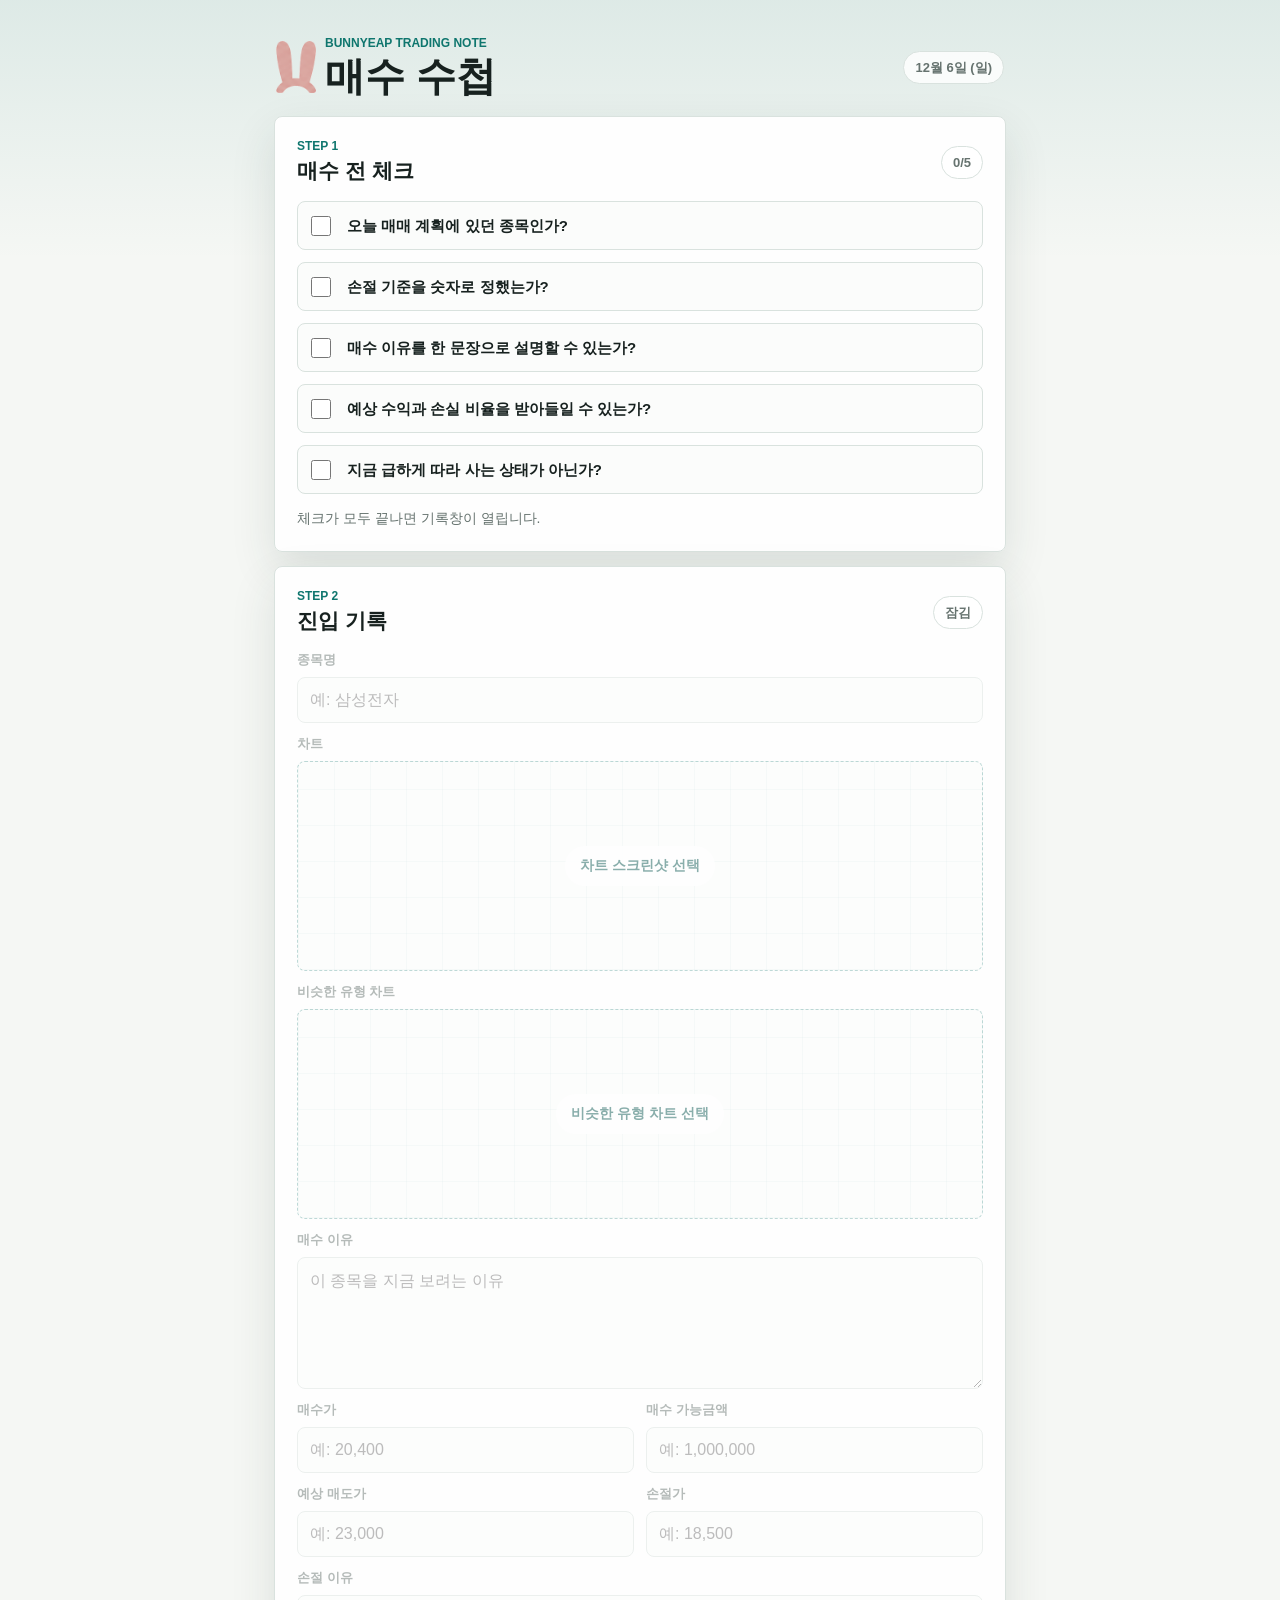
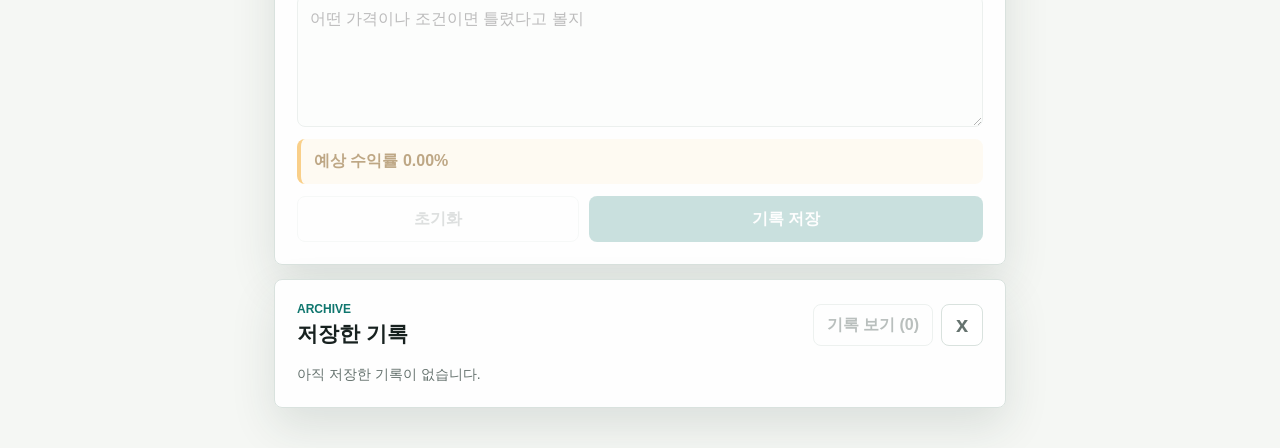
==== commit 2c2fed90: "Update Bunnyeap trading note PWA" ====
--- a/index.html
+++ b/index.html
@@ -86,19 +86,19 @@
               <div class="price-grid">
                 <label class="field">
                   <span>매수가</span>
-                  <input id="buyPriceInput" name="buyPrice" type="number" min="0" step="0.01" inputmode="decimal" required />
+                  <input id="buyPriceInput" name="buyPrice" type="text" inputmode="decimal" placeholder="예: 20,400" required />
                 </label>
                 <label class="field">
                   <span>매수 가능금액</span>
-                  <input id="buyAmountInput" name="buyAmount" type="number" min="0" step="1000" inputmode="numeric" required />
+                  <input id="buyAmountInput" name="buyAmount" type="text" inputmode="numeric" placeholder="예: 1,000,000" required />
                 </label>
                 <label class="field">
                   <span>예상 매도가</span>
-                  <input id="targetPriceInput" name="targetPrice" type="number" min="0" step="0.01" inputmode="decimal" required />
+                  <input id="targetPriceInput" name="targetPrice" type="text" inputmode="decimal" placeholder="예: 23,000" required />
                 </label>
                 <label class="field">
                   <span>손절가</span>
-                  <input id="stopPriceInput" name="stopPrice" type="number" min="0" step="0.01" inputmode="decimal" required />
+                  <input id="stopPriceInput" name="stopPrice" type="text" inputmode="decimal" placeholder="예: 18,500" required />
                 </label>
               </div>
 
@@ -218,6 +218,6 @@
       </article>
     </template>
 
-    <script src="app.js?v=18" defer></script>
+    <script src="app.js?v=19" defer></script>
   </body>
 </html>
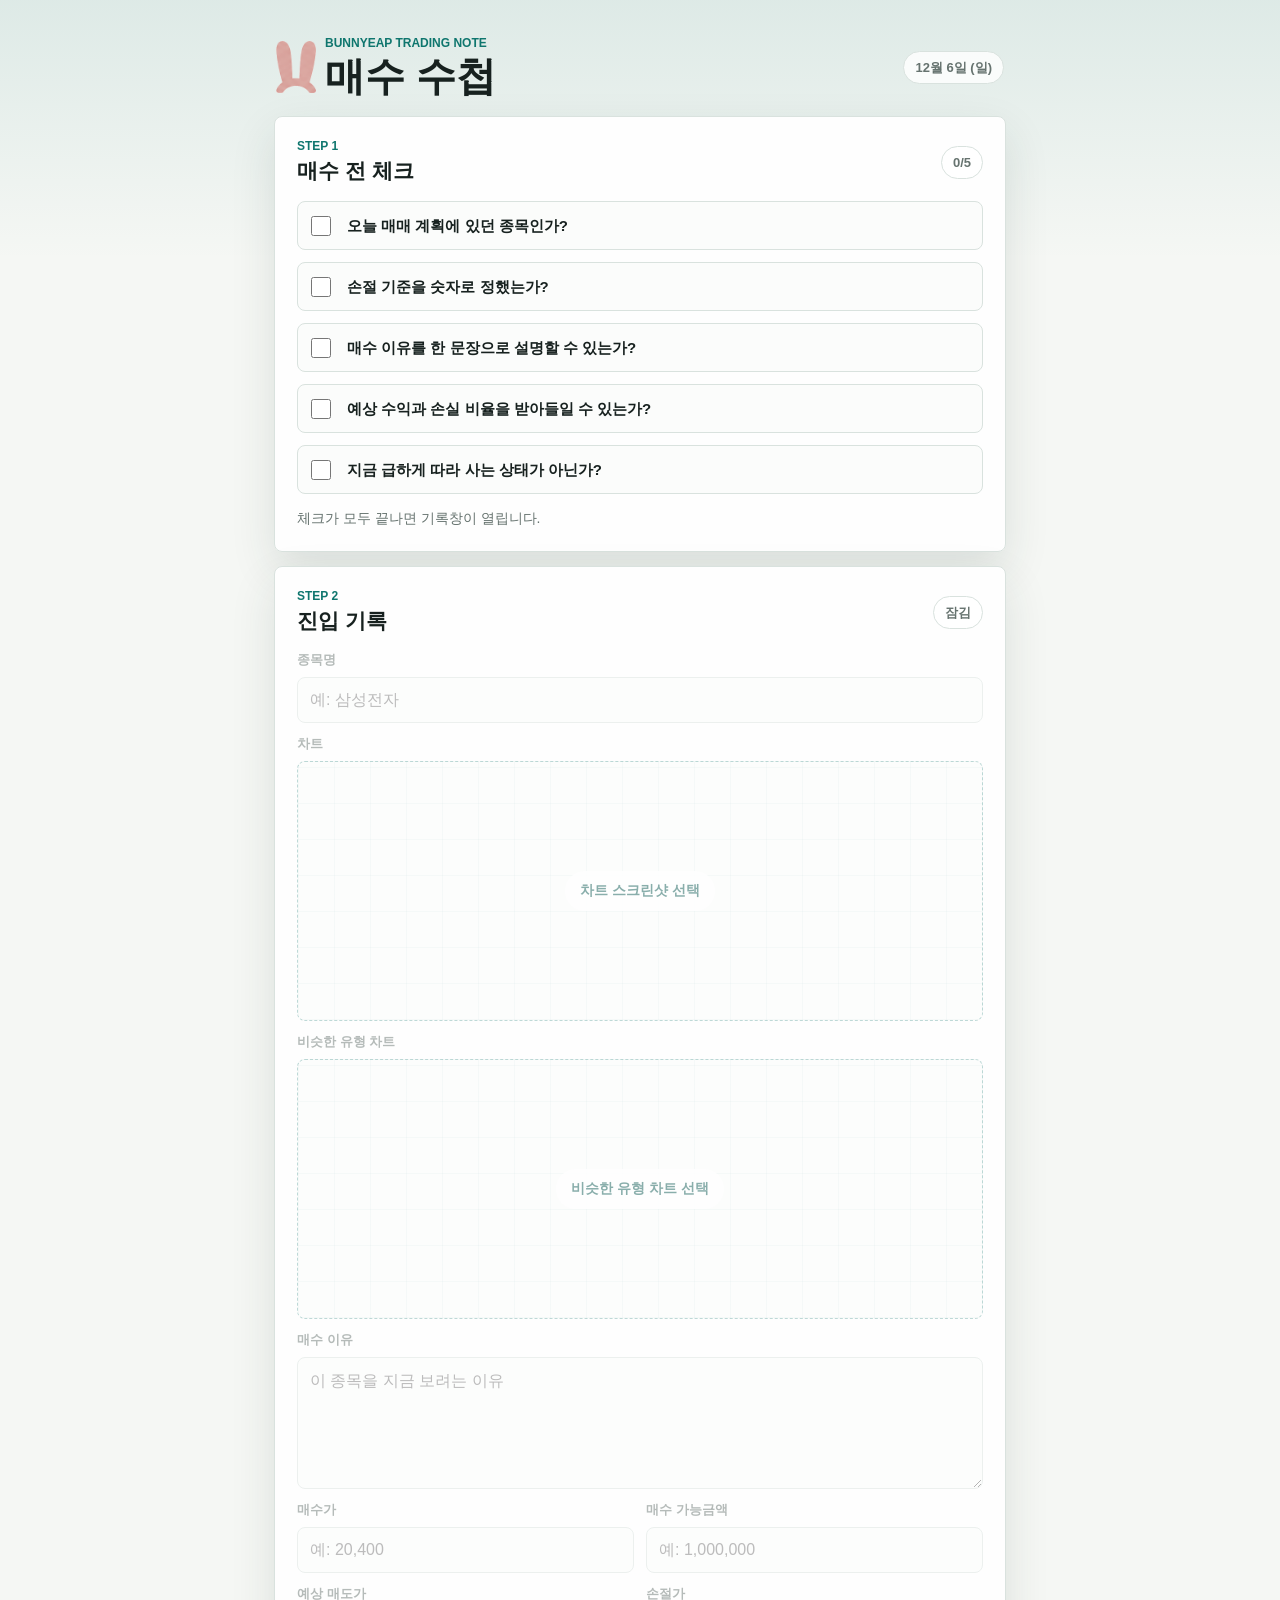
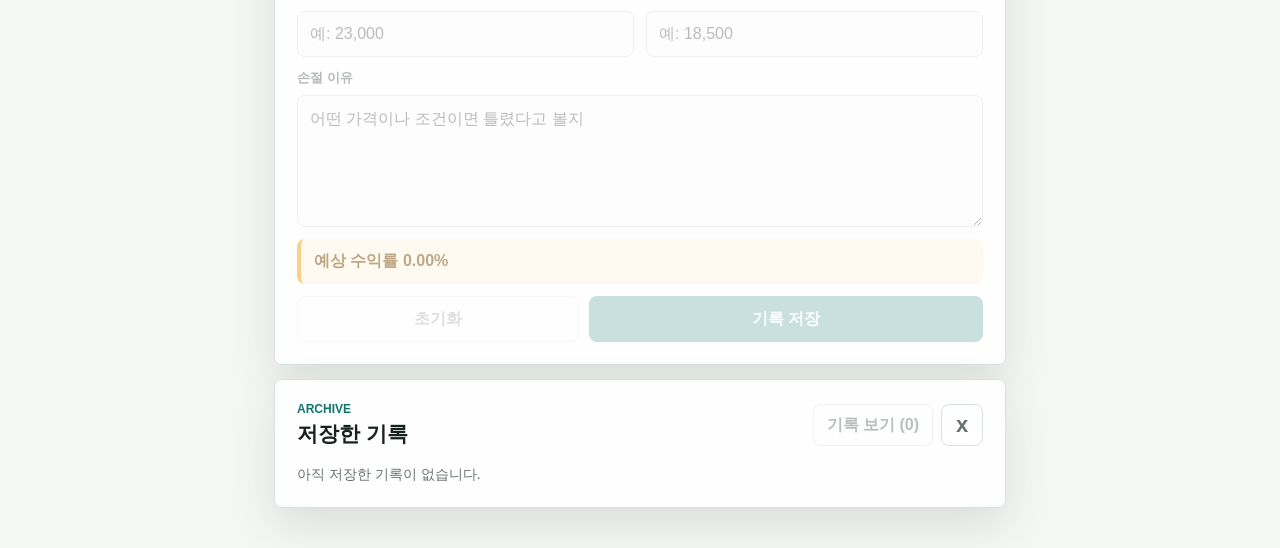
==== commit 2355897e: "Update Bunnyeap trading note PWA" ====
--- a/index.html
+++ b/index.html
@@ -10,7 +10,7 @@
     <link rel="manifest" href="manifest.json" />
     <link rel="icon" href="assets/bunnyeap-symbol-192.png" type="image/png" />
     <link rel="apple-touch-icon" href="assets/bunnyeap-symbol-192.png" />
-    <link rel="stylesheet" href="styles.css?v=18" />
+    <link rel="stylesheet" href="styles.css?v=20" />
   </head>
   <body>
     <div class="app-shell">
--- a/styles.css
+++ b/styles.css
@@ -236,7 +236,7 @@
 .chart-drop {
   position: relative;
   display: grid;
-  height: 150px;
+  height: 190px;
   min-height: 0;
   overflow: hidden;
   place-items: center;
@@ -460,27 +460,27 @@
 
 .record-chart-frame {
   width: 100%;
+  height: 230px;
+  max-height: 230px;
+  overflow: hidden;
+  border-radius: 8px;
+  background: #fff;
+}
+
+.record-similar-chart {
+  margin: 12px 0 0;
+}
+
+.record-similar-chart figcaption {
+  margin-bottom: 7px;
+  color: var(--muted);
+  font-size: 12px;
+  font-weight: 900;
+}
+
+.record-similar-chart .record-chart-frame {
   height: 190px;
   max-height: 190px;
-  overflow: hidden;
-  border-radius: 8px;
-  background: #fff;
-}
-
-.record-similar-chart {
-  margin: 12px 0 0;
-}
-
-.record-similar-chart figcaption {
-  margin-bottom: 7px;
-  color: var(--muted);
-  font-size: 12px;
-  font-weight: 900;
-}
-
-.record-similar-chart .record-chart-frame {
-  height: 150px;
-  max-height: 150px;
 }
 
 .record-prices {
@@ -529,17 +529,17 @@
   }
 
   .chart-drop {
-    height: 210px;
+    height: 260px;
   }
 
   .record-chart-frame {
-    height: 250px;
-    max-height: 250px;
+    height: 310px;
+    max-height: 310px;
   }
 
   .record-similar-chart .record-chart-frame {
-    height: 190px;
-    max-height: 190px;
+    height: 240px;
+    max-height: 240px;
   }
 
   .record-prices {
@@ -567,16 +567,16 @@
   }
 
   .chart-drop {
-    height: 132px;
+    height: 180px;
   }
 
   .record-chart-frame {
-    height: 168px;
-    max-height: 168px;
+    height: 220px;
+    max-height: 220px;
   }
 
   .record-similar-chart .record-chart-frame {
-    height: 132px;
-    max-height: 132px;
-  }
-}
+    height: 180px;
+    max-height: 180px;
+  }
+}
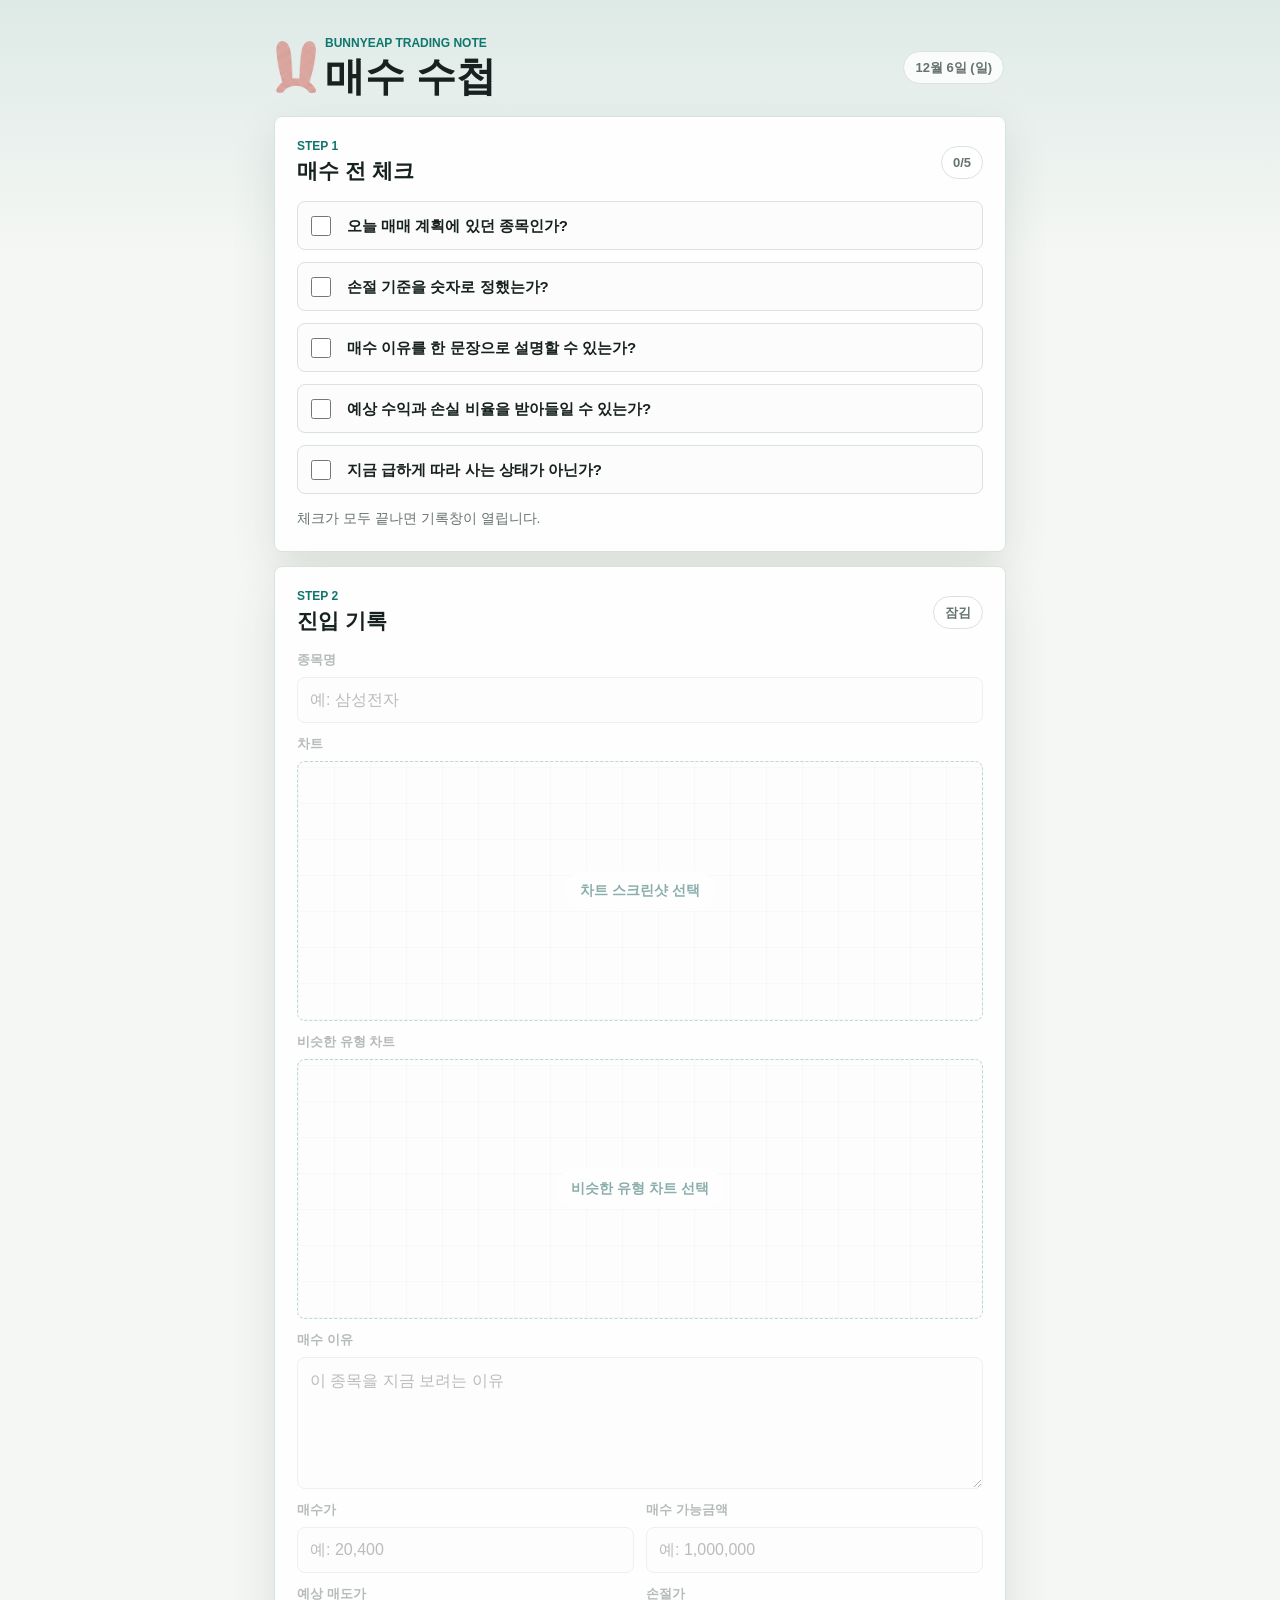
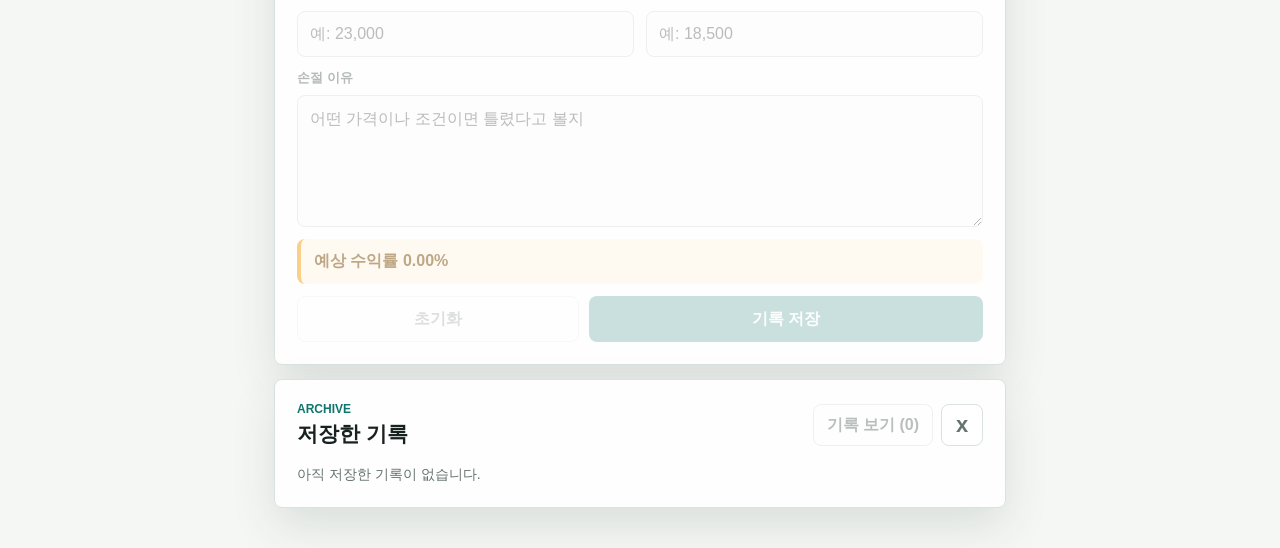
==== commit fca59484: "Update Bunnyeap trading note PWA" ====
--- a/index.html
+++ b/index.html
@@ -10,7 +10,7 @@
     <link rel="manifest" href="manifest.json" />
     <link rel="icon" href="assets/bunnyeap-symbol-192.png" type="image/png" />
     <link rel="apple-touch-icon" href="assets/bunnyeap-symbol-192.png" />
-    <link rel="stylesheet" href="styles.css?v=20" />
+    <link rel="stylesheet" href="styles.css?v=21" />
   </head>
   <body>
     <div class="app-shell">
--- a/styles.css
+++ b/styles.css
@@ -11,7 +11,7 @@
   --accent: #f59e0b;
   --danger: #c2410c;
   --shadow: 0 18px 45px rgba(35, 55, 51, 0.12);
-  --chart-shift-x: 4px;
+  --chart-shift-x: 9px;
   --chart-zoom-x: 1.12;
   font-family:
     Pretendard,
@@ -549,7 +549,7 @@
 
 @media (max-width: 430px) {
   :root {
-    --chart-shift-x: 4px;
+    --chart-shift-x: 9px;
     --chart-zoom-x: 1.16;
   }
 
